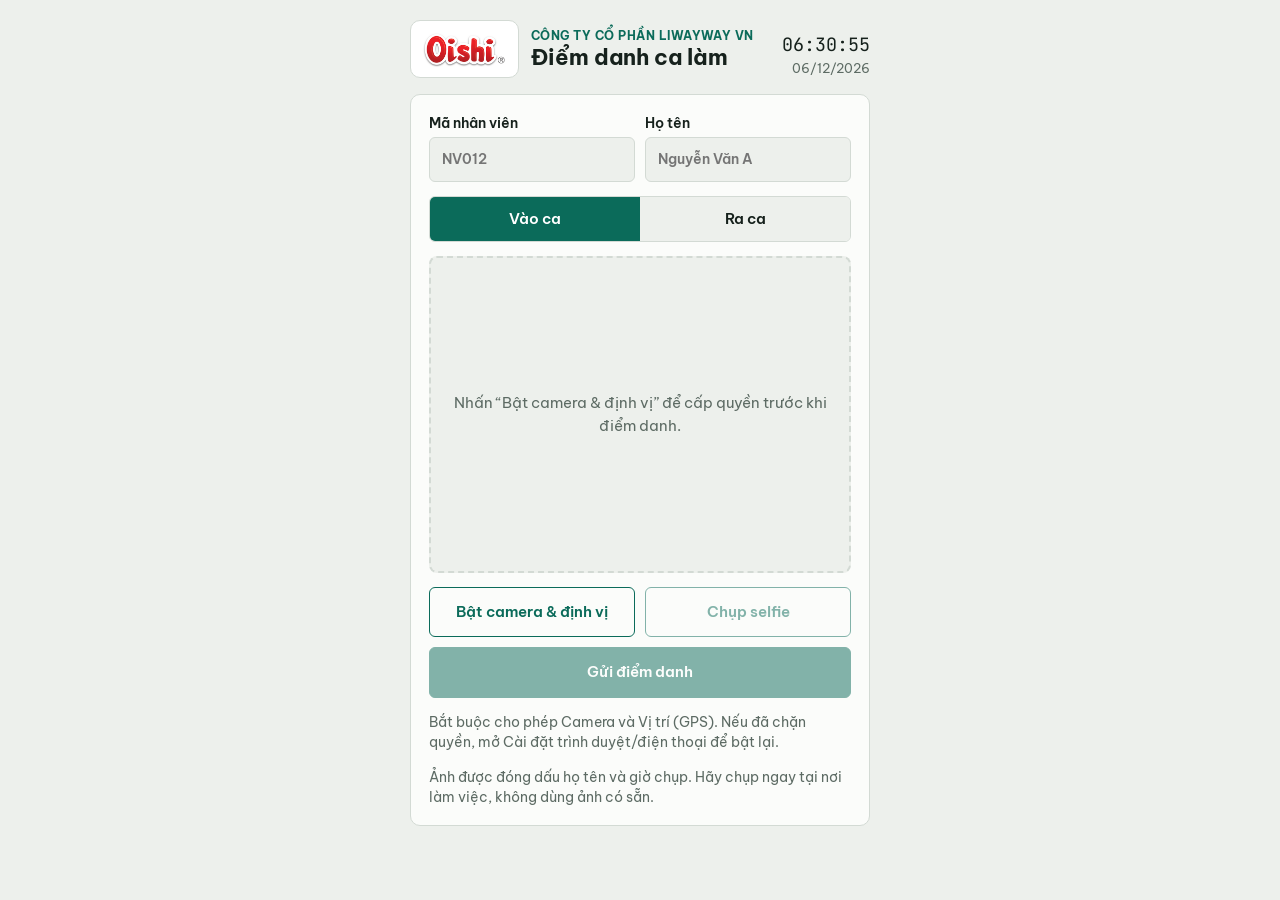
==== index.html @ 58338377 "Add files via upload" ====
<!DOCTYPE html>
<html lang="vi">
<head>

<meta charset="utf-8">
<meta name="viewport" content="width=device-width, initial-scale=1">
<link rel="stylesheet" href="https://fonts.googleapis.com/css2?family=Be+Vietnam+Pro:wght@400;500;600;700&family=JetBrains+Mono:wght@500&display=swap">
<style>
:root{
  --bg:#edf0ec; --surface:#fbfcfa; --fg:#16211c; --muted:#5d6b64; --line:#d3dad4;
  --accent:#0b6b5a; --accent-fg:#ffffff; --flag:#b4410c; --flag-bg:#fbe9df; --ok-bg:#dcefe8;
  --font:'Be Vietnam Pro',system-ui,sans-serif; --mono:'JetBrains Mono',ui-monospace,monospace;
  color-scheme:light;
}
*{box-sizing:border-box}
body{margin:0;background:var(--bg);color:var(--fg);font-family:var(--font);font-size:15px;line-height:1.5;
  padding:20px max(16px,env(safe-area-inset-right,0px)) 40px max(16px,env(safe-area-inset-left,0px))}
.wrap{max-width:460px;margin:0 auto;display:flex;flex-direction:column;gap:16px}
header{display:flex;justify-content:space-between;align-items:flex-end;gap:12px;flex-wrap:wrap}
.brand{display:flex;align-items:center;gap:12px;min-width:0}
.logo{background:#fff;border-radius:10px;padding:4px 8px;line-height:0;flex:none;border:1px solid var(--line)}
.logo img{height:48px;width:auto;display:block}
.co{font-size:.75rem;font-weight:700;letter-spacing:.04em;text-transform:uppercase;color:var(--accent)}
h1{font-size:1.35rem;line-height:1.2;margin:0}
.clock{font-family:var(--mono);font-size:1.15rem;text-align:right}
.clock small{display:block;font-family:var(--font);font-size:.8rem;color:var(--muted)}
.card{background:var(--surface);border:1px solid var(--line);border-radius:10px;padding:18px;display:flex;flex-direction:column;gap:14px}
label{display:flex;flex-direction:column;gap:4px;font-weight:600;font-size:.85rem}
input[type=text]{font:inherit;padding:11px 12px;border:1px solid var(--line);border-radius:6px;background:var(--bg);color:var(--fg);min-width:0;width:100%}
input:focus-visible,button:focus-visible{outline:2px solid var(--accent);outline-offset:2px}
input[readonly]{opacity:.8}
.row{display:flex;gap:10px;flex-wrap:wrap}
.row>*{flex:1 1 140px;min-width:0}
.seg{display:flex;border:1px solid var(--line);border-radius:6px;overflow:hidden}
.seg button{flex:1;padding:11px;border:0;background:var(--bg);color:var(--fg);font:inherit;font-weight:600;cursor:pointer}
.seg button[aria-pressed="true"]{background:var(--accent);color:var(--accent-fg)}
.btn{font:inherit;font-weight:600;padding:13px 16px;border-radius:6px;border:1px solid var(--accent);background:var(--accent);color:var(--accent-fg);cursor:pointer}
.btn.ghost{background:none;color:var(--accent)}
.btn:disabled{opacity:.5;cursor:not-allowed}
.shot{aspect-ratio:4/3;max-width:100%;border:2px dashed var(--line);border-radius:8px;display:grid;place-items:center;overflow:hidden;background:var(--bg);color:var(--muted);text-align:center;padding:8px}
.shot img{width:100%;height:100%;object-fit:cover;display:block}
.msg{padding:10px 12px;border-radius:6px;background:var(--ok-bg)}
.msg.err{background:var(--flag-bg);color:var(--flag)}
.hint{color:var(--muted);font-size:.85rem;margin:0}
[hidden]{display:none!important}
</style>
<script src="./config.js"></script><script src="./api.js"></script>
</head>
<body>
<div class="wrap">
  <header>
    <div class="brand">
      <span class="logo"><img alt="Logo Oishi" src="[data-uri]"></span>
      <div>
        <div class="co">Công Ty Cổ Phần Liwayway VN</div>
        <h1>Điểm danh ca làm</h1>
      </div>
    </div>
    <div class="clock"><span id="clock">--:--:--</span><small id="today"></small></div>
  </header>

  <section class="card">
    <div class="row">
      <label>Mã nhân viên<input type="text" id="code" autocomplete="off" autocapitalize="characters" placeholder="NV012"></label>
      <label>Họ tên<input type="text" id="name" autocomplete="name" placeholder="Nguyễn Văn A"></label>
    </div>
    <div class="seg" role="group" aria-label="Loại điểm danh">
      <button type="button" id="t-in" aria-pressed="true">Vào ca</button>
      <button type="button" id="t-out" aria-pressed="false">Ra ca</button>
    </div>
    <div class="shot" id="shot"><span>Nhấn “Bật camera & định vị” để cấp quyền trước khi điểm danh.</span></div>
    <video id="camera-preview" autoplay playsinline muted hidden style="width:100%;max-height:360px;object-fit:cover;border-radius:14px"></video>
    <canvas id="capture-canvas" hidden></canvas>
    <input type="file" id="cam" accept="image/*" capture="user" hidden>
    <div class="row">
      <button class="btn ghost" id="enable-device" type="button">Bật camera & định vị</button>
      <button class="btn ghost" id="snap" type="button" disabled>Chụp selfie</button>
      <button class="btn" id="send" type="button" disabled>Gửi điểm danh</button>
    </div>
    <p class="hint">Bắt buộc cho phép Camera và Vị trí (GPS). Nếu đã chặn quyền, mở Cài đặt trình duyệt/điện thoại để bật lại.</p>
    <div id="status" class="msg" hidden></div>
    <p class="hint">Ảnh được đóng dấu họ tên và giờ chụp. Hãy chụp ngay tại nơi làm việc, không dùng ảnh có sẵn.</p>
  </section>
</div>

<script>
(function(){
  var $=function(i){return document.getElementById(i)};
  var type='in',photo=null,photoAge=0,busy=false,listed=false,device='',cameraStream=null,deviceReady=false;
  function pad(n){return String(n).padStart(2,'0')}
  function hms(d){return pad(d.getHours())+':'+pad(d.getMinutes())+':'+pad(d.getSeconds())}
  function dmy(d){return pad(d.getDate())+'/'+pad(d.getMonth()+1)+'/'+d.getFullYear()}
  function store(k,v){try{if(v===undefined)return localStorage.getItem(k);localStorage.setItem(k,v)}catch(e){return null}}
  function say(t,err){var s=$('status');s.hidden=!t;s.textContent=t||'';s.className='msg'+(err?' err':'')}

  device=store('dd_device')||'';
  if(!device){device='d'+Date.now().toString(36)+Math.random().toString(36).slice(2,10);store('dd_device',device)}

  function tick(){var d=new Date();$('clock').textContent=hms(d);$('today').textContent=dmy(d)}
  tick();setInterval(tick,1000);

  $('code').value=store('dd_code')||'';$('name').value=store('dd_name')||'';
  function setType(t){type=t;$('t-in').setAttribute('aria-pressed',t==='in');$('t-out').setAttribute('aria-pressed',t==='out')}
  $('t-in').onclick=function(){setType('in')};$('t-out').onclick=function(){setType('out')};

  function ready(){$('send').disabled=busy||!photo||!$('name').value.trim()||!$('code').value.trim()}
  $('name').oninput=$('code').oninput=ready;

  function lookup(){
    var code=$('code').value.trim();if(!code)return;
    AttendanceAPI.get('getName',{code:code}).then(function(r){
      listed=!!(r&&r.listed);
      if(listed){$('name').value=r.name||'';$('name').readOnly=true;
        if(!r.name)say('Mã nhân viên không có trong danh sách. Hãy kiểm tra lại mã.',true);else say('');
      }else{$('name').readOnly=false}
      ready();
    }).catch(function(e){say(e.message,true);});
  }
  $('code').onchange=lookup;

  function stopCamera(){if(cameraStream){cameraStream.getTracks().forEach(t=>t.stop());cameraStream=null;}}
  $('enable-device').onclick=async function(){
    try{
      if(!window.isSecureContext)throw new Error('Trang điểm danh phải chạy bằng HTTPS.');
      if(!navigator.mediaDevices||!navigator.mediaDevices.getUserMedia)throw new Error('Trình duyệt không hỗ trợ mở camera trực tiếp. Hãy dùng Safari/Chrome mới nhất.');
      say('Đang yêu cầu quyền camera và định vị...');
      cameraStream=await navigator.mediaDevices.getUserMedia({video:{facingMode:'user',width:{ideal:1280},height:{ideal:1280}},audio:false});
      $('camera-preview').srcObject=cameraStream;$('camera-preview').hidden=false;
      await new Promise((resolve,reject)=>navigator.geolocation.getCurrentPosition(resolve,reject,{enableHighAccuracy:true,timeout:20000,maximumAge:0}));
      deviceReady=true;$('snap').disabled=false;$('enable-device').textContent='Đã bật thiết bị';
      say('Đã cấp quyền camera và định vị. Hãy chụp selfie.');ready();
    }catch(e){
      stopCamera();$('camera-preview').hidden=true;deviceReady=false;
      let msg=e&&e.code===1?'Bạn đã từ chối quyền GPS. Hãy vào Cài đặt > Quyền riêng tư/Vị trí và cho phép trình duyệt.':
        (e&&e.name==='NotAllowedError'?'Bạn đã chặn camera. Hãy vào Cài đặt > Camera và cho phép trình duyệt.':(e.message||'Không thể bật camera/định vị.'));
      say(msg,true);
    }
  };
  $('snap').onclick=function(){
    if(!cameraStream||!deviceReady){say('Hãy bật camera và định vị trước.',true);return;}
    const v=$('camera-preview'),c=$('capture-canvas'),w=Math.min(720,v.videoWidth||720),h=Math.round((v.videoHeight||720)*w/(v.videoWidth||720));
    c.width=w;c.height=h;const ctx=c.getContext('2d');ctx.drawImage(v,0,0,w,h);
    const now=new Date(),label=$('name').value.trim()+' · '+dmy(now)+' '+hms(now);
    ctx.fillStyle='rgba(0,0,0,.6)';ctx.fillRect(0,h-30,w,30);ctx.fillStyle='#fff';ctx.font='16px sans-serif';ctx.fillText(label,10,h-15,w-20);
    photo=c.toDataURL('image/jpeg',.72);photoAge=0;$('shot').innerHTML='';const im=new Image();im.src=photo;im.alt='Ảnh selfie vừa chụp';im.style='width:100%;border-radius:12px';$('shot').appendChild(im);
    stopCamera();v.hidden=true;$('snap').disabled=true;say('Đã chụp ảnh mới. Kiểm tra rồi gửi điểm danh.');ready();
  };
  $('cam').onchange=function(){
    var f=this.files&&this.files[0];if(!f)return;
    photoAge=Math.max(0,Math.round((Date.now()-(f.lastModified||Date.now()))/1000));
    var url=URL.createObjectURL(f),img=new Image();
    img.onload=function(){
      var w=480,h=Math.round(img.height*w/img.width);
      if(img.width<w){w=img.width;h=img.height}
      var c=document.createElement('canvas');c.width=w;c.height=h;
      var x=c.getContext('2d');x.drawImage(img,0,0,w,h);
      var now=new Date(),label=$('name').value.trim()+' · '+dmy(now)+' '+hms(now);
      x.fillStyle='rgba(0,0,0,.6)';x.fillRect(0,h-26,w,26);
      x.fillStyle='#fff';x.font='14px sans-serif';x.textBaseline='middle';x.fillText(label,8,h-13,w-16);
      photo=c.toDataURL('image/jpeg',0.6);URL.revokeObjectURL(url);
      $('shot').innerHTML='';var p=new Image();p.src=photo;p.alt='Ảnh selfie vừa chụp';$('shot').appendChild(p);
      say(photoAge>180?'Ảnh này có vẻ không chụp ngay lúc này. Hãy chụp lại bằng camera.':'',true);
      ready();
    };
    img.onerror=function(){say('Không đọc được ảnh. Hãy chụp lại.',true)};
    img.src=url;
  };

  $('send').onclick=function(){
    if(busy)return;busy=true;ready();say('Đang gửi...');
    var code=$('code').value.trim().toUpperCase(),name=$('name').value.trim();
    store('dd_code',code);store('dd_name',name);
    if(!navigator.geolocation){busy=false;say('Thiết bị không hỗ trợ định vị GPS.',true);ready();return;}
    say('Đang xác định vị trí GPS...');
    navigator.geolocation.getCurrentPosition(function(pos){
      var location={lat:pos.coords.latitude,lng:pos.coords.longitude,accuracy:pos.coords.accuracy};
      say('Đang gửi ảnh và xác thực vị trí...');
      AttendanceAPI.post('submitCheckin',{code:code,name:name,type:type,photo:photo,photoAgeSec:photoAge,device:device,location:location})
      .then(function(r){
        busy=false;
        if(r&&r.ok){say('Xin chào '+(r.name||name)+'. '+r.message);photo=null;deviceReady=false;$('enable-device').textContent='Bật camera & định vị';$('shot').innerHTML='<span>Chưa có ảnh. Bật camera và chụp selfie mới.</span>';}
        else{say((r&&r.message)||'Chưa gửi được. Thử lại.',true)}
        ready();
      }).catch(function(e){busy=false;say('Lỗi kết nối: '+e.message,true);ready();});
    },function(err){
      busy=false;var msg=err.code===1?'Bạn cần cho phép truy cập vị trí để điểm danh.':err.code===3?'Lấy vị trí quá lâu. Hãy thử lại ngoài trời.':'Không lấy được GPS. Hãy bật định vị và thử lại.';
      say(msg,true);ready();
    },{enableHighAccuracy:true,timeout:20000,maximumAge:0});
  };

  if($('code').value)lookup();
  ready();
})();
</script>
</body>
</html>
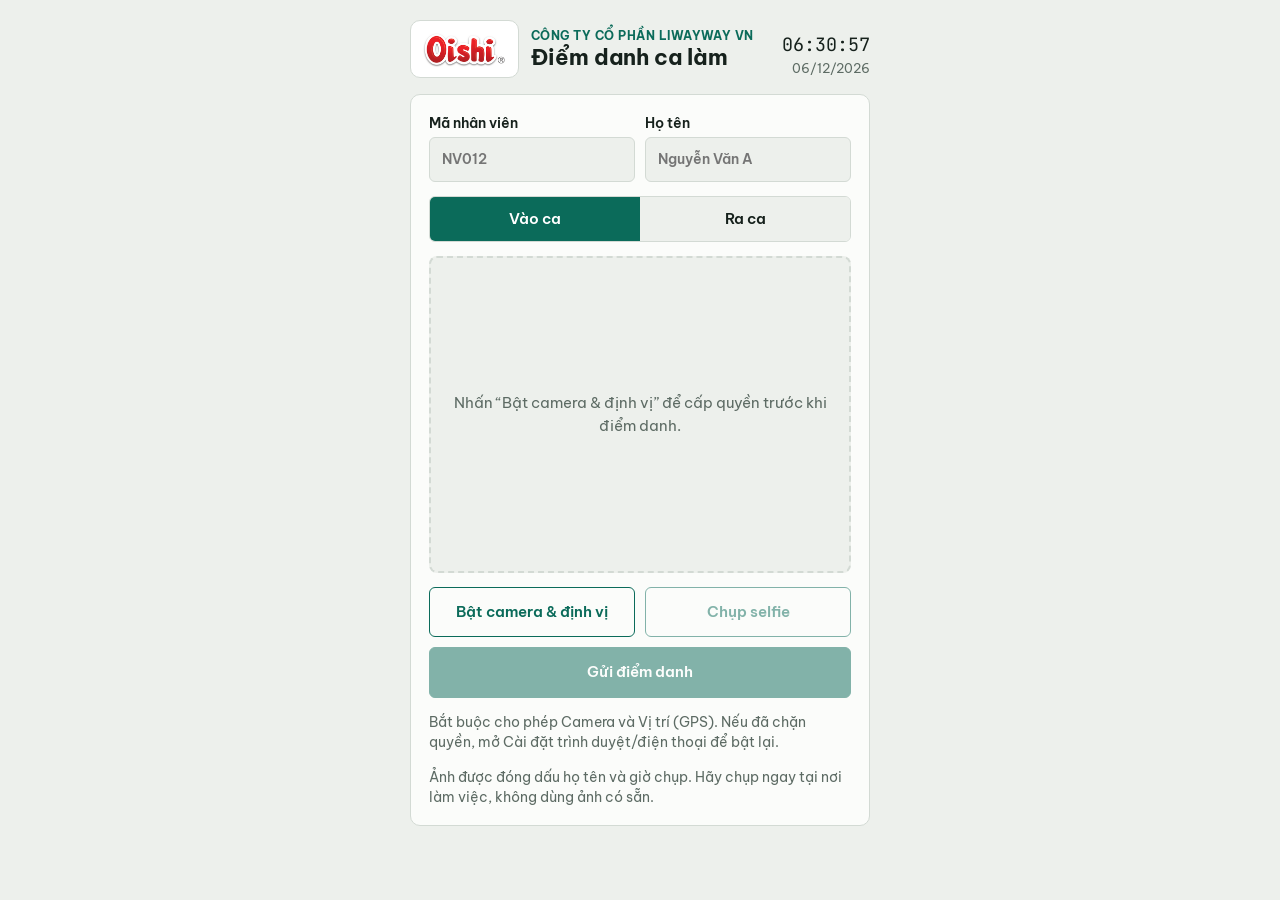
==== commit 3519d063: "Update index.html" ====
--- a/index.html
+++ b/index.html
@@ -107,14 +107,17 @@
   $('name').oninput=$('code').oninput=ready;
 
   function lookup(){
-    var code=$('code').value.trim();if(!code)return;
-    AttendanceAPI.get('getName',{code:code}).then(function(r){
-      listed=!!(r&&r.listed);
-      if(listed){$('name').value=r.name||'';$('name').readOnly=true;
-        if(!r.name)say('Mã nhân viên không có trong danh sách. Hãy kiểm tra lại mã.',true);else say('');
-      }else{$('name').readOnly=false}
-      ready();
-    }).catch(function(e){say(e.message,true);});
+  var code=$('code').value.trim();if(!code)return;
+  AttendanceAPI.post('getName',{code:code}).then(function(r){
+    listed=!!(r&&r.listed);
+    if(listed){$('name').value=r.name||'';$('name').readOnly=true;
+      if(!r.name)say('Mã nhân viên không có trong danh sách. Hãy kiểm tra lại mã.',true);else say('');
+    }else{$('name').readOnly=false}
+    ready();
+  }).catch(function(){
+    $('name').readOnly=false;ready();
+    say('Chưa tra cứu được tên. Bạn có thể nhập tay, hệ thống sẽ kiểm tra lại khi gửi.',true);
+  });
   }
   $('code').onchange=lookup;
 
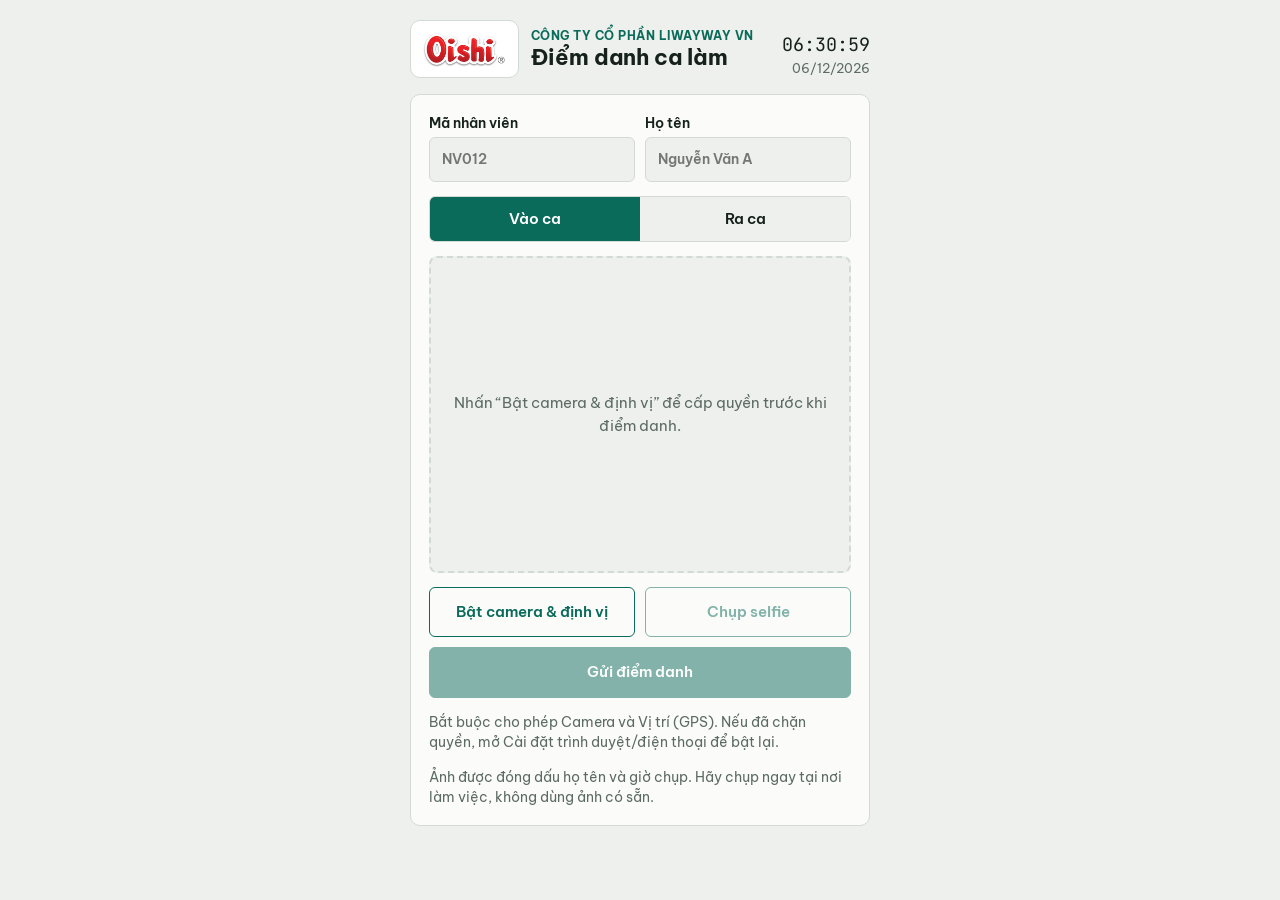
==== commit be0a3816: "Add files via upload" ====
--- a/index.html
+++ b/index.html
@@ -45,12 +45,13 @@
 [hidden]{display:none!important}
 </style>
 <script src="./config.js"></script><script src="./api.js"></script>
+<link rel="icon" type="image/png" href="logo.png">
 </head>
 <body>
 <div class="wrap">
   <header>
     <div class="brand">
-      <span class="logo"><img alt="Logo Oishi" src="[data-uri]"></span>
+      <span class="logo"><img alt="Logo Oishi" src="logo.png"></span>
       <div>
         <div class="co">Công Ty Cổ Phần Liwayway VN</div>
         <h1>Điểm danh ca làm</h1>
@@ -107,17 +108,17 @@
   $('name').oninput=$('code').oninput=ready;
 
   function lookup(){
-  var code=$('code').value.trim();if(!code)return;
-  AttendanceAPI.post('getName',{code:code}).then(function(r){
-    listed=!!(r&&r.listed);
-    if(listed){$('name').value=r.name||'';$('name').readOnly=true;
-      if(!r.name)say('Mã nhân viên không có trong danh sách. Hãy kiểm tra lại mã.',true);else say('');
-    }else{$('name').readOnly=false}
-    ready();
-  }).catch(function(){
-    $('name').readOnly=false;ready();
-    say('Chưa tra cứu được tên. Bạn có thể nhập tay, hệ thống sẽ kiểm tra lại khi gửi.',true);
-  });
+    var code=$('code').value.trim();if(!code)return;
+    AttendanceAPI.post('getName',{code:code}).then(function(r){
+      listed=!!(r&&r.listed);
+      if(listed){$('name').value=r.name||'';$('name').readOnly=true;
+        if(!r.name)say('Mã nhân viên không có trong danh sách. Hãy kiểm tra lại mã.',true);else say('');
+      }else{$('name').readOnly=false}
+      ready();
+    }).catch(function(){
+      $('name').readOnly=false;ready();
+      say('Chưa tra cứu được tên. Bạn có thể nhập tay, hệ thống sẽ kiểm tra lại khi gửi.',true);
+    });
   }
   $('code').onchange=lookup;
 
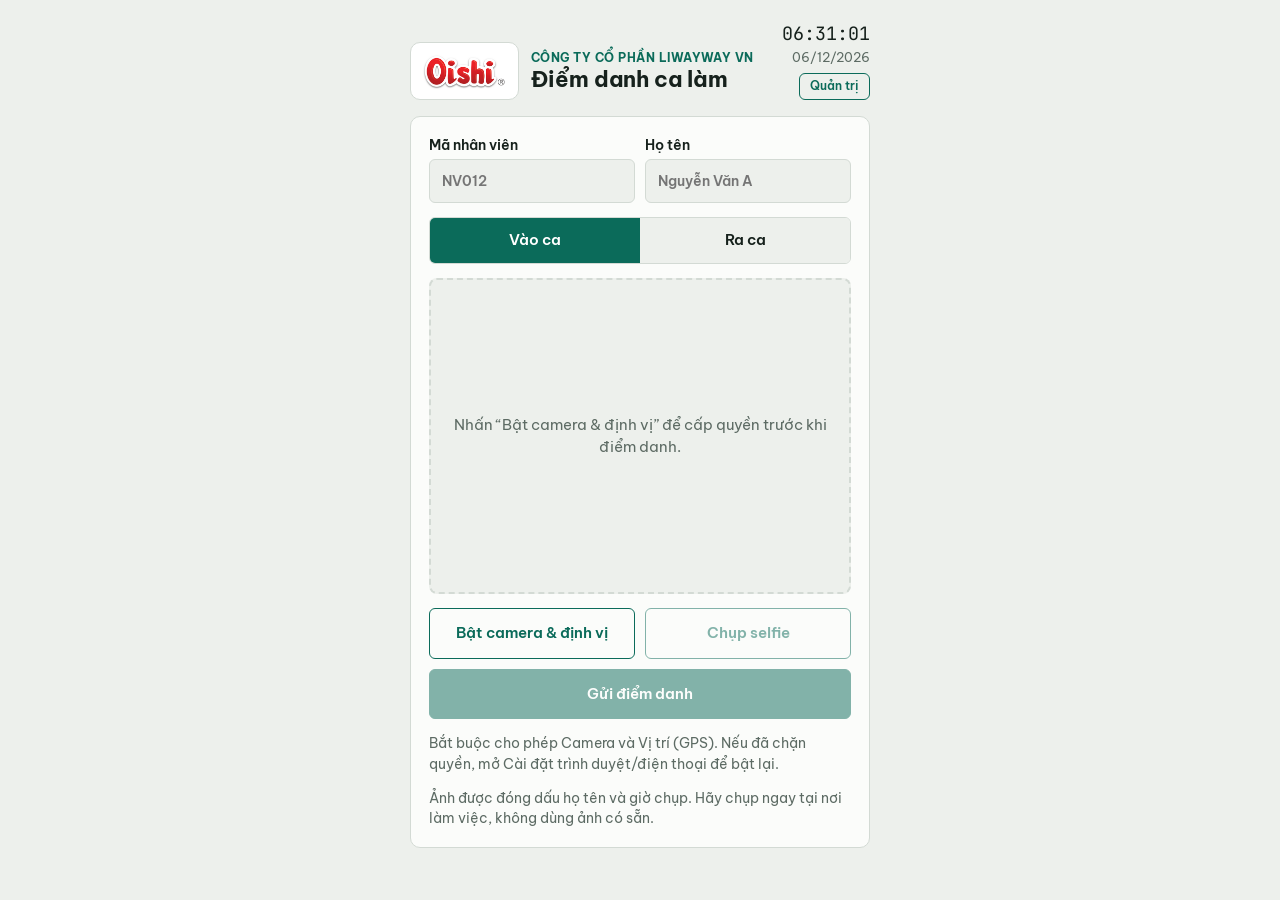
==== commit 7f975614: "Add files via upload" ====
--- a/index.html
+++ b/index.html
@@ -42,6 +42,8 @@
 .msg{padding:10px 12px;border-radius:6px;background:var(--ok-bg)}
 .msg.err{background:var(--flag-bg);color:var(--flag)}
 .hint{color:var(--muted);font-size:.85rem;margin:0}
+.adminlink{display:inline-block;margin-top:6px;font-family:var(--font);font-size:.78rem;font-weight:600;color:var(--accent);text-decoration:none;border:1px solid var(--accent);border-radius:6px;padding:3px 10px}
+.adminlink:hover{background:var(--accent);color:var(--accent-fg)}
 [hidden]{display:none!important}
 </style>
 <script src="./config.js"></script><script src="./api.js"></script>
@@ -57,7 +59,7 @@
         <h1>Điểm danh ca làm</h1>
       </div>
     </div>
-    <div class="clock"><span id="clock">--:--:--</span><small id="today"></small></div>
+    <div class="clock"><span id="clock">--:--:--</span><small id="today"></small><a class="adminlink" href="admin.html">Quản trị</a></div>
   </header>
 
   <section class="card">
@@ -65,6 +67,7 @@
       <label>Mã nhân viên<input type="text" id="code" autocomplete="off" autocapitalize="characters" placeholder="NV012"></label>
       <label>Họ tên<input type="text" id="name" autocomplete="name" placeholder="Nguyễn Văn A"></label>
     </div>
+    <div id="shift" class="msg" hidden></div>
     <div class="seg" role="group" aria-label="Loại điểm danh">
       <button type="button" id="t-in" aria-pressed="true">Vào ca</button>
       <button type="button" id="t-out" aria-pressed="false">Ra ca</button>
@@ -107,20 +110,32 @@
   function ready(){$('send').disabled=busy||!photo||!$('name').value.trim()||!$('code').value.trim()}
   $('name').oninput=$('code').oninput=ready;
 
-  function lookup(){
+  function showShift(sh){
+    var el=$('shift');
+    if(!sh||!sh.state){el.hidden=true;return}
+    var t,err=false;
+    if(sh.state==='open'){t='Đã vào ca lúc '+sh.timeIn+' ('+sh.dateIn+'), chưa ra ca.';setType('out')}
+    else if(sh.state==='stale'){t='Ca ngày '+sh.dateIn+' (vào lúc '+sh.timeIn+') chưa ra ca, đã hơn '+Math.floor(sh.hours)+' giờ. Bạn có thể vào ca mới.';err=true;setType('in')}
+    else if(sh.state==='done'){t='Đã vào ca lúc '+sh.timeIn+' và ra ca lúc '+sh.timeOut+' ('+sh.dateOut+').';setType('in')}
+    else{t='Chưa có lượt điểm danh nào.';setType('in')}
+    el.textContent=t;el.className='msg'+(err?' err':'');el.hidden=false;
+  }
+  function lookup(keepMsg){
     var code=$('code').value.trim();if(!code)return;
     AttendanceAPI.post('getName',{code:code}).then(function(r){
       listed=!!(r&&r.listed);
       if(listed){$('name').value=r.name||'';$('name').readOnly=true;
-        if(!r.name)say('Mã nhân viên không có trong danh sách. Hãy kiểm tra lại mã.',true);else say('');
+        if(!r.name)say('Mã nhân viên không có trong danh sách. Hãy kiểm tra lại mã.',true);else if(!keepMsg)say('');
       }else{$('name').readOnly=false}
+      showShift(r&&r.shift);
       ready();
     }).catch(function(){
-      $('name').readOnly=false;ready();
+      $('name').readOnly=false;$('shift').hidden=true;ready();
       say('Chưa tra cứu được tên. Bạn có thể nhập tay, hệ thống sẽ kiểm tra lại khi gửi.',true);
     });
   }
-  $('code').onchange=lookup;
+  $('code').onchange=function(){lookup()};
+  $('code').addEventListener('input',function(){$('shift').hidden=true});
 
   function stopCamera(){if(cameraStream){cameraStream.getTracks().forEach(t=>t.stop());cameraStream=null;}}
   $('enable-device').onclick=async function(){
@@ -182,7 +197,7 @@
       AttendanceAPI.post('submitCheckin',{code:code,name:name,type:type,photo:photo,photoAgeSec:photoAge,device:device,location:location})
       .then(function(r){
         busy=false;
-        if(r&&r.ok){say('Xin chào '+(r.name||name)+'. '+r.message);photo=null;deviceReady=false;$('enable-device').textContent='Bật camera & định vị';$('shot').innerHTML='<span>Chưa có ảnh. Bật camera và chụp selfie mới.</span>';}
+        if(r&&r.ok){say('Xin chào '+(r.name||name)+'. '+r.message);lookup(true);photo=null;deviceReady=false;$('enable-device').textContent='Bật camera & định vị';$('shot').innerHTML='<span>Chưa có ảnh. Bật camera và chụp selfie mới.</span>';}
         else{say((r&&r.message)||'Chưa gửi được. Thử lại.',true)}
         ready();
       }).catch(function(e){busy=false;say('Lỗi kết nối: '+e.message,true);ready();});
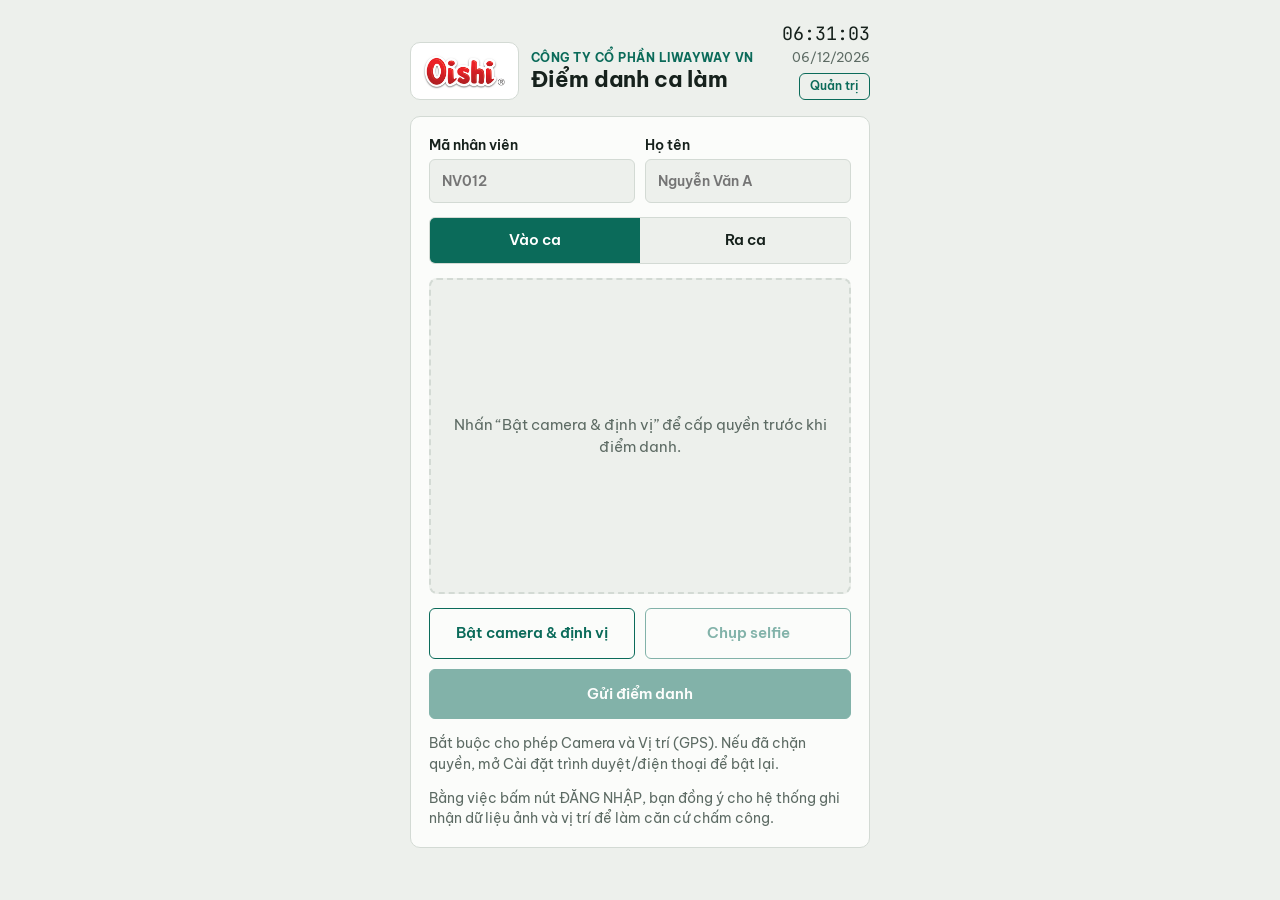
==== commit b7c4cfcf: "Update hint text in index.html" ====
--- a/index.html
+++ b/index.html
@@ -83,7 +83,7 @@
     </div>
     <p class="hint">Bắt buộc cho phép Camera và Vị trí (GPS). Nếu đã chặn quyền, mở Cài đặt trình duyệt/điện thoại để bật lại.</p>
     <div id="status" class="msg" hidden></div>
-    <p class="hint">Ảnh được đóng dấu họ tên và giờ chụp. Hãy chụp ngay tại nơi làm việc, không dùng ảnh có sẵn.</p>
+    <p class="hint">Bằng việc bấm nút ĐĂNG NHẬP, bạn đồng ý cho hệ thống ghi nhận dữ liệu ảnh và vị trí để làm căn cứ chấm công.</p>
   </section>
 </div>
 
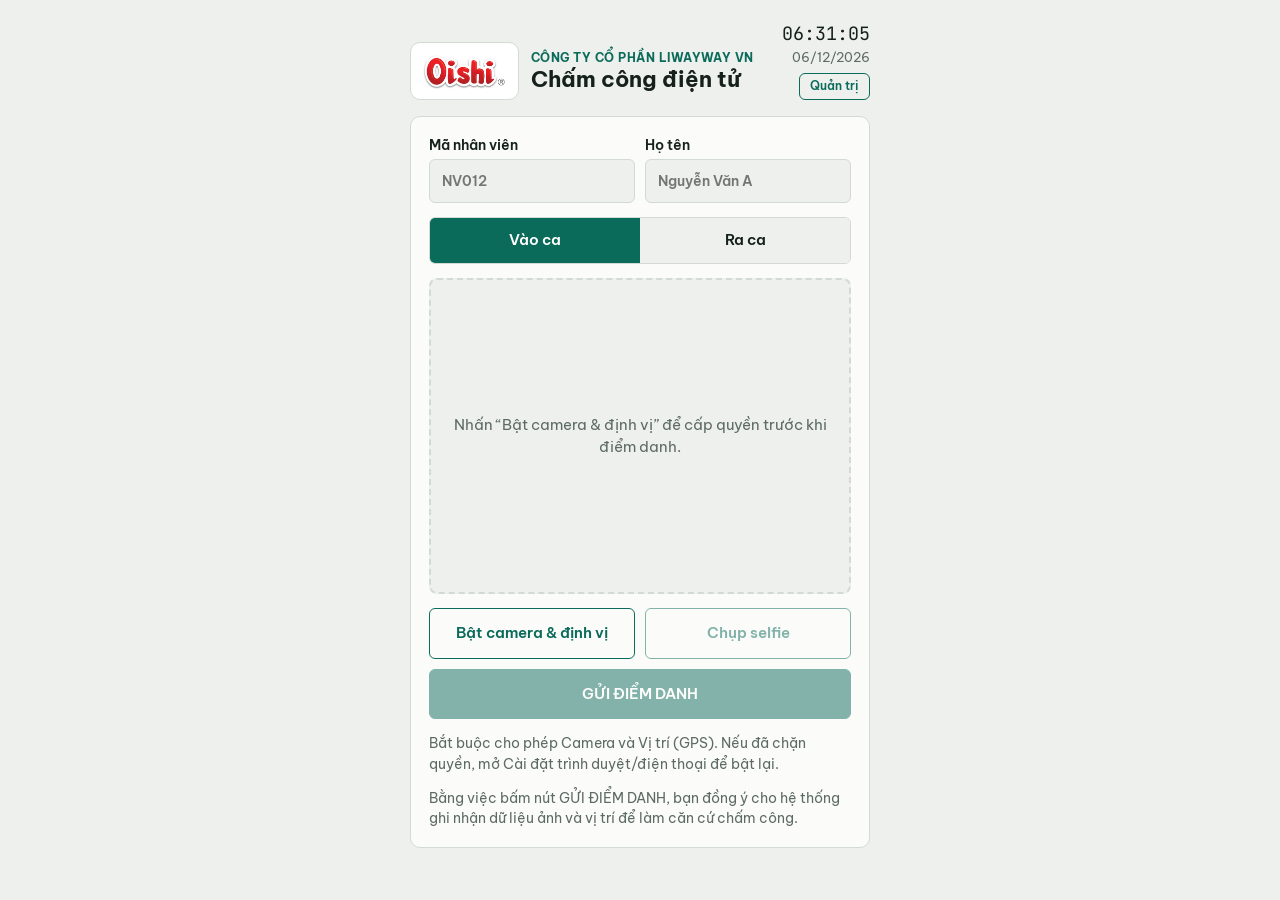
==== commit dbcd86e9: "Update attendance header and button texts" ====
--- a/index.html
+++ b/index.html
@@ -56,7 +56,7 @@
       <span class="logo"><img alt="Logo Oishi" src="logo.png"></span>
       <div>
         <div class="co">Công Ty Cổ Phần Liwayway VN</div>
-        <h1>Điểm danh ca làm</h1>
+        <h1>Chấm công điện tử</h1>
       </div>
     </div>
     <div class="clock"><span id="clock">--:--:--</span><small id="today"></small><a class="adminlink" href="admin.html">Quản trị</a></div>
@@ -79,11 +79,11 @@
     <div class="row">
       <button class="btn ghost" id="enable-device" type="button">Bật camera & định vị</button>
       <button class="btn ghost" id="snap" type="button" disabled>Chụp selfie</button>
-      <button class="btn" id="send" type="button" disabled>Gửi điểm danh</button>
+      <button class="btn" id="send" type="button" disabled>GỬI ĐIỂM DANH</button>
     </div>
     <p class="hint">Bắt buộc cho phép Camera và Vị trí (GPS). Nếu đã chặn quyền, mở Cài đặt trình duyệt/điện thoại để bật lại.</p>
     <div id="status" class="msg" hidden></div>
-    <p class="hint">Bằng việc bấm nút ĐĂNG NHẬP, bạn đồng ý cho hệ thống ghi nhận dữ liệu ảnh và vị trí để làm căn cứ chấm công.</p>
+    <p class="hint">Bằng việc bấm nút GỬI ĐIỂM DANH, bạn đồng ý cho hệ thống ghi nhận dữ liệu ảnh và vị trí để làm căn cứ chấm công.</p>
   </section>
 </div>
 
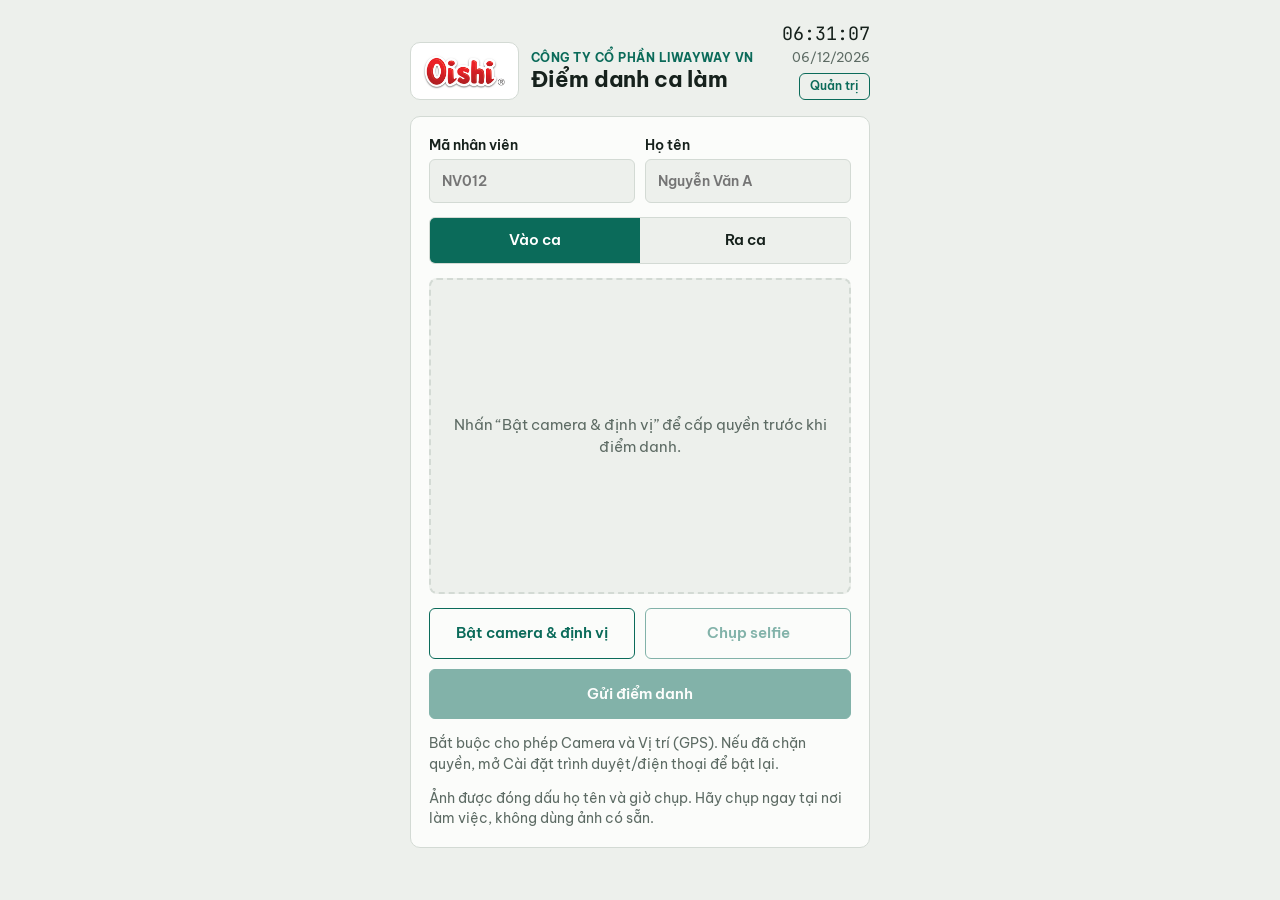
==== commit d8a52a60: "Add files via upload" ====
--- a/index.html
+++ b/index.html
@@ -56,7 +56,7 @@
       <span class="logo"><img alt="Logo Oishi" src="logo.png"></span>
       <div>
         <div class="co">Công Ty Cổ Phần Liwayway VN</div>
-        <h1>Chấm công điện tử</h1>
+        <h1>Điểm danh ca làm</h1>
       </div>
     </div>
     <div class="clock"><span id="clock">--:--:--</span><small id="today"></small><a class="adminlink" href="admin.html">Quản trị</a></div>
@@ -79,11 +79,11 @@
     <div class="row">
       <button class="btn ghost" id="enable-device" type="button">Bật camera & định vị</button>
       <button class="btn ghost" id="snap" type="button" disabled>Chụp selfie</button>
-      <button class="btn" id="send" type="button" disabled>GỬI ĐIỂM DANH</button>
+      <button class="btn" id="send" type="button" disabled>Gửi điểm danh</button>
     </div>
     <p class="hint">Bắt buộc cho phép Camera và Vị trí (GPS). Nếu đã chặn quyền, mở Cài đặt trình duyệt/điện thoại để bật lại.</p>
     <div id="status" class="msg" hidden></div>
-    <p class="hint">Bằng việc bấm nút GỬI ĐIỂM DANH, bạn đồng ý cho hệ thống ghi nhận dữ liệu ảnh và vị trí để làm căn cứ chấm công.</p>
+    <p class="hint">Ảnh được đóng dấu họ tên và giờ chụp. Hãy chụp ngay tại nơi làm việc, không dùng ảnh có sẵn.</p>
   </section>
 </div>
 
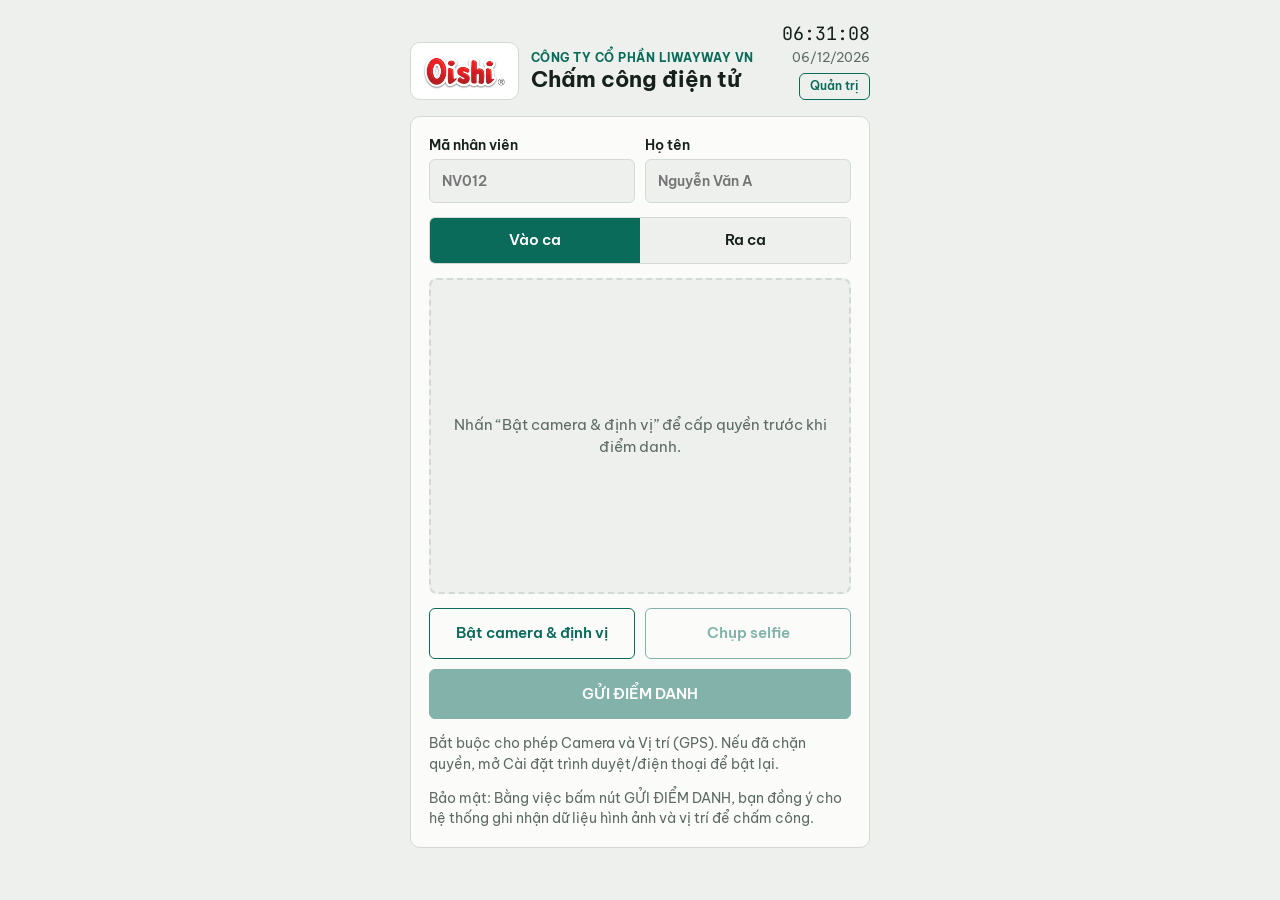
==== commit a1802491: "Update index.html" ====
--- a/index.html
+++ b/index.html
@@ -56,7 +56,7 @@
       <span class="logo"><img alt="Logo Oishi" src="logo.png"></span>
       <div>
         <div class="co">Công Ty Cổ Phần Liwayway VN</div>
-        <h1>Điểm danh ca làm</h1>
+        <h1>Chấm công điện tử</h1>
       </div>
     </div>
     <div class="clock"><span id="clock">--:--:--</span><small id="today"></small><a class="adminlink" href="admin.html">Quản trị</a></div>
@@ -79,11 +79,11 @@
     <div class="row">
       <button class="btn ghost" id="enable-device" type="button">Bật camera & định vị</button>
       <button class="btn ghost" id="snap" type="button" disabled>Chụp selfie</button>
-      <button class="btn" id="send" type="button" disabled>Gửi điểm danh</button>
+      <button class="btn" id="send" type="button" disabled>GỬI ĐIỂM DANH</button>
     </div>
     <p class="hint">Bắt buộc cho phép Camera và Vị trí (GPS). Nếu đã chặn quyền, mở Cài đặt trình duyệt/điện thoại để bật lại.</p>
     <div id="status" class="msg" hidden></div>
-    <p class="hint">Ảnh được đóng dấu họ tên và giờ chụp. Hãy chụp ngay tại nơi làm việc, không dùng ảnh có sẵn.</p>
+    <p class="hint">Bảo mật: Bằng việc bấm nút GỬI ĐIỂM DANH, bạn đồng ý cho hệ thống ghi nhận dữ liệu hình ảnh và vị trí để chấm công.</p>
   </section>
 </div>
 
